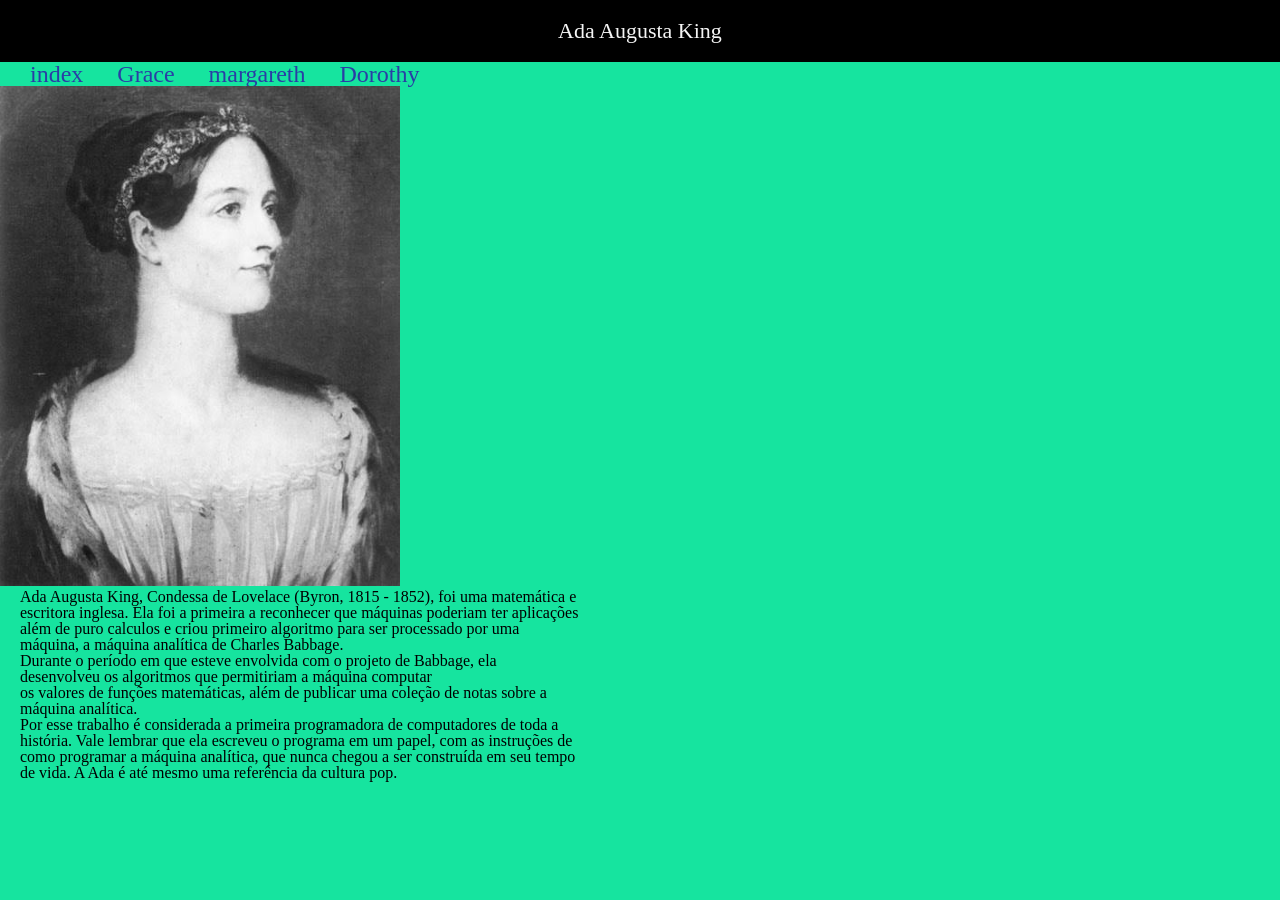
==== ada.html @ 7d936f7f "Arquivos sem ia" ====
<!DOCTYPE html>
<html lang="pt-br">
    <head>
        <meta charset="UTF-8">
        <meta name="viewport" content="width=device-width, initial-scale=1.0">
        <link rel="stylesheet" href="reset.css">
        <link rel="stylesheet" href="style.css">
        <title> Ada Augusta King - Ada Lovelace </title>
    </head>

    <body>
        <header class="cabecalho">
            <h1 id="titulo"> Ada Augusta King </h1>
        </header>

            <nav class="menu">
        <ul>
            <li> <a href="index.html"> index </a></li>
            <li> <a href="grace.html"> Grace </a> </li>
            <li> <a href="margareth.html"> margareth </a> </li>
            <li> <a href="dorothy.html"> Dorothy </a></li>
        </ul>
    </nav>

      
        <img src="ada.jpeg" alt="Ada Lovelace" class="imgcentro">
        <p class="texto">Ada Augusta King, Condessa de Lovelace (Byron, 1815 - 1852), foi uma matemática e escritora inglesa. Ela foi a primeira a reconhecer que máquinas poderiam ter aplicações além de puro calculos e criou primeiro algoritmo para ser processado por uma máquina, a máquina analítica de Charles Babbage.</p>

        <p class="texto">Durante o período em que esteve envolvida com o projeto de Babbage, ela desenvolveu os algoritmos que permitiriam a máquina computar <br> os valores de funções matemáticas, além de publicar uma coleção de notas sobre a máquina analítica.</p> 

        <p class="texto">Por esse trabalho é considerada a primeira programadora de computadores de toda a história. Vale lembrar que ela escreveu o programa em um papel, com as instruções de como programar a máquina analítica, que nunca chegou a ser construída em seu tempo de vida. A Ada é até mesmo uma referência da cultura pop. </p>
</html>
---- style.css ----
body { 
    background-color: rgb(22, 228, 159);
    font-size: 16px;
}

.cabecalho{
    background-color: black;
    color: whitesmoke;
    padding-top: 30px;
    padding-bottom: 30px;
    font-size: 22px;
    padding: 20px;
    text-align: center;
    display: flex;
    justify-content: center;
    gap: 30%;
}

#titulo {

}

p {
    
}

.imgcentro{
    height: 500px;
    width: 400px;
}


ul{
    font-size: 16px;
}

li{
    display: inline-block;
   
}

li a{
    font-size: 50px;

}

button{
    font-size: 16px;
    color: rgb(255, 0, 132);
}

footer{
     position: fixed;
     bottom: 0;
     background-color: yellow;
     font-size: 30px;
     width: 100%;
     text-align: center;
}

.menu ul a{
    text-decoration: none;
    color: rgb(42, 61, 165);
    text-align: end;
    margin-left: 30px;
    font-size: 24px;
}

.texto{
    flex: 1;
    align-self: center;
    padding: 0 20px;
    max-width: 70ch;
}
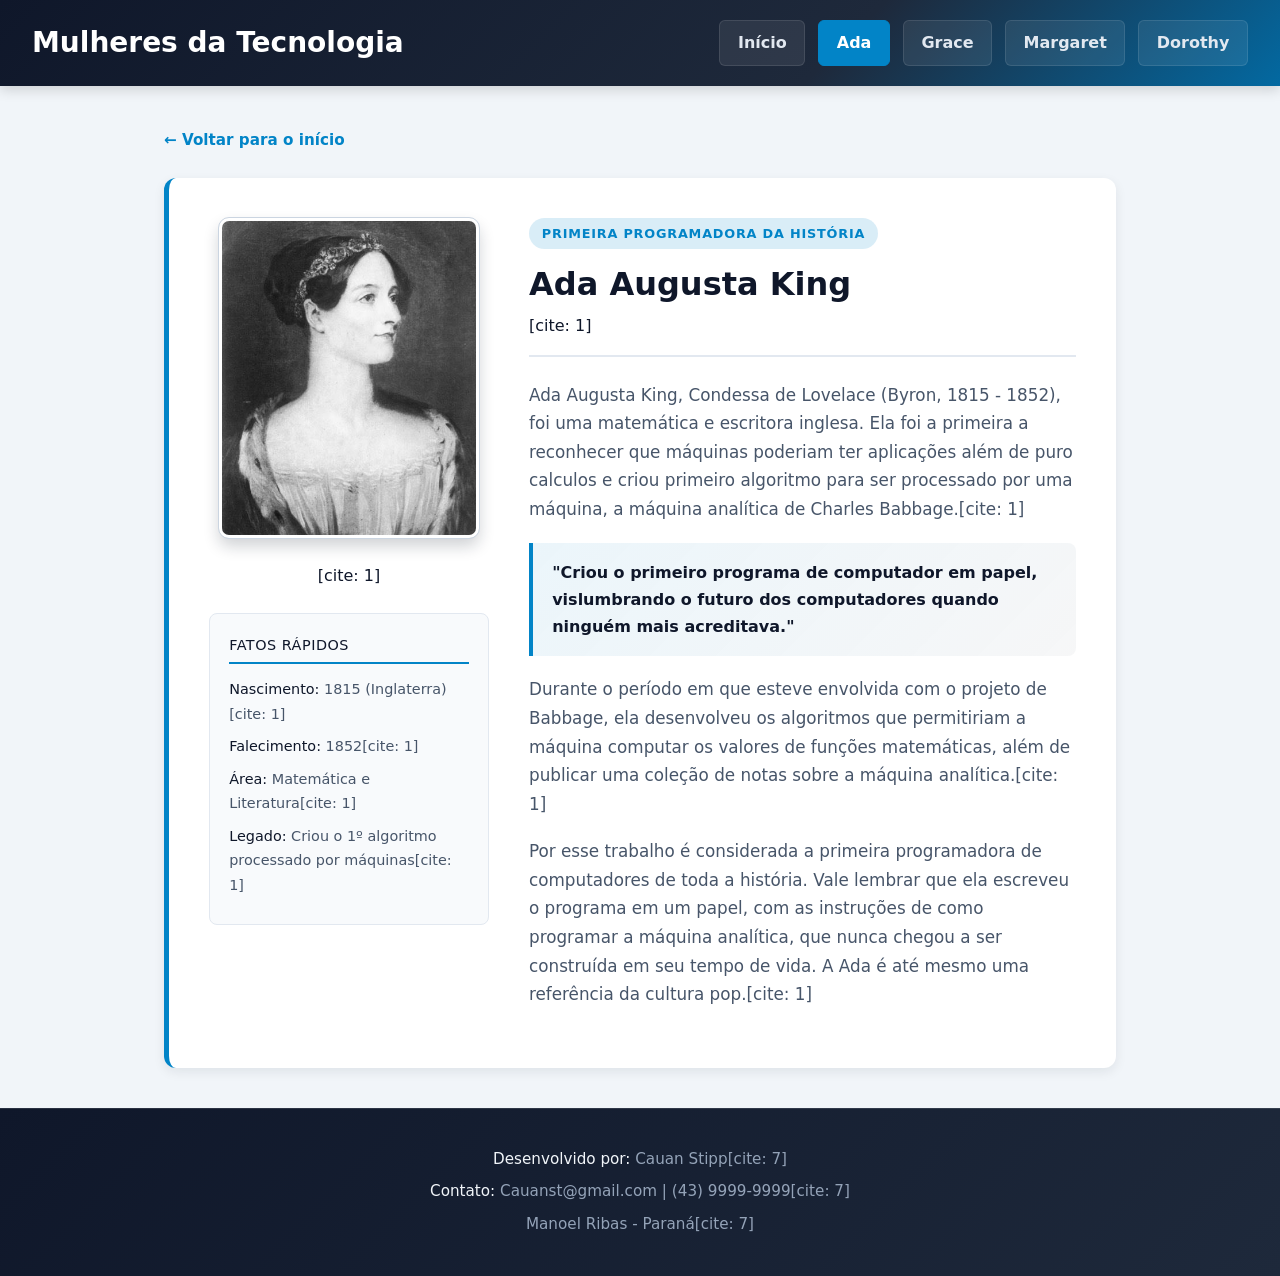
==== commit b8473a28: "versao 01" ====
--- a/ada.html
+++ b/ada.html
@@ -1,32 +1,71 @@
 <!DOCTYPE html>
 <html lang="pt-br">
-    <head>
-        <meta charset="UTF-8">
-        <meta name="viewport" content="width=device-width, initial-scale=1.0">
-        <link rel="stylesheet" href="reset.css">
-        <link rel="stylesheet" href="style.css">
-        <title> Ada Augusta King - Ada Lovelace </title>
-    </head>
+<head>
+    <meta charset="UTF-8">
+    <meta name="viewport" content="width=device-width, initial-scale=1.0">
+    <title>Ada Augusta King - Ada Lovelace</title>
+    <link rel="stylesheet" href="reset.css">
+    <link rel="stylesheet" href="style.css">
+    <script src="script.js" defer></script>
+</head>
+<body>
+    <header class="cabecalho">
+        <h1 id="titulo">Mulheres da Tecnologia</h1>
+        <button class="btn-menu" id="btn-menu" aria-label="Abrir Menu" aria-expanded="false">
+            <span class="hamburguer"></span>
+        </button>
+        <nav class="menu" id="menu">
+            <ul>
+                <li><a href="index.html">Início</a></li>
+                <li><a href="ada.html">Ada</a></li>
+                <li><a href="grace.html">Grace</a></li>
+                <li><a href="margareth.html">Margaret</a></li>
+                <li><a href="dorothy.html">Dorothy</a></li>
+            </ul>
+        </nav>
+    </header>
 
-    <body>
-        <header class="cabecalho">
-            <h1 id="titulo"> Ada Augusta King </h1>
-        </header>
+    <main class="conteudo-principal">
+        <div class="navegacao-voltar">
+            <a href="index.html" class="btn-voltar">&larr; Voltar para o início</a>
+        </div>
 
-            <nav class="menu">
-        <ul>
-            <li> <a href="index.html"> index </a></li>
-            <li> <a href="grace.html"> Grace </a> </li>
-            <li> <a href="margareth.html"> margareth </a> </li>
-            <li> <a href="dorothy.html"> Dorothy </a></li>
-        </ul>
-    </nav>
+        <article class="perfil-conteudo">
+            <div class="perfil-coluna-imagem">
+                <img src="ada.jpeg" alt="Ada Lovelace" class="imgcentro">[cite: 1]
+                <div class="fatos-rapidos">
+                    <h4>Fatos Rápidos</h4>
+                    <ul>
+                        <li><strong>Nascimento:</strong> 1815 (Inglaterra)[cite: 1]</li>
+                        <li><strong>Falecimento:</strong> 1852[cite: 1]</li>
+                        <li><strong>Área:</strong> Matemática e Literatura[cite: 1]</li>
+                        <li><strong>Legado:</strong> Criou o 1º algoritmo processado por máquinas[cite: 1]</li>
+                    </ul>
+                </div>
+            </div>
 
-      
-        <img src="ada.jpeg" alt="Ada Lovelace" class="imgcentro">
-        <p class="texto">Ada Augusta King, Condessa de Lovelace (Byron, 1815 - 1852), foi uma matemática e escritora inglesa. Ela foi a primeira a reconhecer que máquinas poderiam ter aplicações além de puro calculos e criou primeiro algoritmo para ser processado por uma máquina, a máquina analítica de Charles Babbage.</p>
+            <div class="bio">
+                <div class="perfil-cabecalho">
+                    <span class="tag-perfil">Primeira Programadora da História</span>
+                    <h2 class="perfil-titulo">Ada Augusta King</h2>[cite: 1]
+                </div>
 
-        <p class="texto">Durante o período em que esteve envolvida com o projeto de Babbage, ela desenvolveu os algoritmos que permitiriam a máquina computar <br> os valores de funções matemáticas, além de publicar uma coleção de notas sobre a máquina analítica.</p> 
+                <p class="texto">Ada Augusta King, Condessa de Lovelace (Byron, 1815 - 1852), foi uma matemática e escritora inglesa. Ela foi a primeira a reconhecer que máquinas poderiam ter aplicações além de puro calculos e criou primeiro algoritmo para ser processado por uma máquina, a máquina analítica de Charles Babbage.[cite: 1]</p>
+                
+                <div class="destaque-bio">
+                    "Criou o primeiro programa de computador em papel, vislumbrando o futuro dos computadores quando ninguém mais acreditava."
+                </div>
 
-        <p class="texto">Por esse trabalho é considerada a primeira programadora de computadores de toda a história. Vale lembrar que ela escreveu o programa em um papel, com as instruções de como programar a máquina analítica, que nunca chegou a ser construída em seu tempo de vida. A Ada é até mesmo uma referência da cultura pop. </p>
+                <p class="texto">Durante o período em que esteve envolvida com o projeto de Babbage, ela desenvolveu os algoritmos que permitiriam a máquina computar os valores de funções matemáticas, além de publicar uma coleção de notas sobre a máquina analítica.[cite: 1]</p>
+                <p class="texto">Por esse trabalho é considerada a primeira programadora de computadores de toda a história. Vale lembrar que ela escreveu o programa em um papel, com as instruções de como programar a máquina analítica, que nunca chegou a ser construída em seu tempo de vida. A Ada é até mesmo uma referência da cultura pop.[cite: 1]</p>
+            </div>
+        </article>
+    </main>
+
+    <footer>
+        <p><b>Desenvolvido por:</b> <i>Cauan Stipp</i>[cite: 7]</p>
+        <p><b>Contato:</b> <i>Cauanst@gmail.com | (43) 9999-9999</i>[cite: 7]</p>
+        <p><i>Manoel Ribas - Paraná</i>[cite: 7]</p>
+    </footer>
+</body>
 </html>
--- a/style.css
+++ b/style.css
@@ -1,74 +1,456 @@
-body { 
-    background-color: rgb(22, 228, 159);
-    font-size: 16px;
-}
-
-.cabecalho{
-    background-color: black;
-    color: whitesmoke;
-    padding-top: 30px;
-    padding-bottom: 30px;
-    font-size: 22px;
-    padding: 20px;
+:root {
+    /* Paleta Tech / Dark Slate */
+    --cor-primaria: #0f172a;
+    --cor-secundaria: #1e293b;
+    --cor-destaque: #0284c7;
+    --cor-destaque-hover: #0369a1;
+    --cor-fundo: #f1f5f9;
+    --cor-card: #ffffff;
+    --cor-texto: #0f172a;
+    --cor-texto-suave: #475569;
+    
+    /* Gradientes e Sombras */
+    --gradiente-cabecalho: linear-gradient(135deg, #0f172a 0%, #1e293b 65%, #0369a1 100%);
+    --gradiente-rodape: linear-gradient(135deg, #0f172a 0%, #1e293b 100%);
+    --sombra-card: 0 4px 12px rgba(15, 23, 42, 0.08);
+    --sombra-imagem: 0 8px 16px rgba(15, 23, 42, 0.2);
+    
+    --fonte: 'Segoe UI', system-ui, -apple-system, sans-serif;
+}
+
+* {
+    box-sizing: border-box;
+}
+
+body {
+    font-family: var(--fonte);
+    background-color: var(--cor-fundo);
+    color: var(--cor-texto);
+    margin: 0;
+    padding: 0;
+    line-height: 1.7;
+    display: flex;
+    flex-direction: column;
+    min-height: 100vh;
+}
+
+/* --- Cabeçalho --- */
+.cabecalho {
+    background: var(--gradiente-cabecalho);
+    color: #ffffff;
+    padding: 1.2rem 2rem;
+    display: flex;
+    justify-content: space-between;
+    align-items: center;
+    position: relative;
+    box-shadow: 0 4px 12px rgba(0, 0, 0, 0.15);
+}
+
+#titulo {
+    margin: 0;
+    font-size: 1.75rem;
+    font-weight: 800;
+    color: #ffffff;
+}
+
+/* --- Menu de Navegação --- */
+.menu ul {
+    list-style: none;
+    display: flex;
+    gap: 0.8rem;
+    margin: 0;
+    padding: 0;
+}
+
+.menu a {
+    color: #e2e8f0;
+    text-decoration: none;
+    font-weight: 600;
+    padding: 0.5rem 1.1rem;
+    border-radius: 6px;
+    background-color: rgba(255, 255, 255, 0.08);
+    transition: all 0.2s ease-in-out;
+    border: 1px solid rgba(255, 255, 255, 0.1);
+    display: inline-block;
+}
+
+.menu a:hover,
+.menu a.ativo {
+    color: #ffffff;
+    background-color: var(--cor-destaque);
+    border-color: var(--cor-destaque);
+}
+
+/* --- Botão Hambúrguer Mobile --- */
+.btn-menu {
+    display: none;
+    background: none;
+    border: none;
+    cursor: pointer;
+    padding: 0.5rem;
+    z-index: 20;
+}
+
+.hamburguer {
+    display: block;
+    width: 28px;
+    height: 3px;
+    background: #ffffff;
+    position: relative;
+    transition: background 0.3s ease;
+}
+
+.hamburguer::before,
+.hamburguer::after {
+    content: '';
+    display: block;
+    width: 28px;
+    height: 3px;
+    background: #ffffff;
+    position: absolute;
+    transition: transform 0.3s ease, top 0.3s ease;
+}
+
+.hamburguer::before { top: -8px; }
+.hamburguer::after { top: 8px; }
+
+.btn-menu.ativo .hamburguer {
+    background: transparent;
+}
+
+.btn-menu.ativo .hamburguer::before {
+    top: 0;
+    transform: rotate(45deg);
+}
+
+.btn-menu.ativo .hamburguer::after {
+    top: 0;
+    transform: rotate(-45deg);
+}
+
+/* --- Conteúdo Principal --- */
+.conteudo-principal {
+    flex: 1;
+    max-width: 1000px;
+    width: 100%;
+    margin: 2.5rem auto;
+    padding: 0 1.5rem;
+}
+
+/* --- Hero Section (Página Inicial) --- */
+.hero {
+    background: var(--cor-card);
+    padding: 3rem 2rem;
+    border-radius: 12px;
+    box-shadow: var(--sombra-card);
     text-align: center;
-    display: flex;
-    justify-content: center;
-    gap: 30%;
-}
-
-#titulo {
-
-}
-
-p {
-    
-}
-
-.imgcentro{
-    height: 500px;
-    width: 400px;
-}
-
-
-ul{
-    font-size: 16px;
-}
-
-li{
+    border-top: 4px solid var(--cor-destaque);
+    margin-bottom: 2.5rem;
+}
+
+.hero-tag {
     display: inline-block;
-   
-}
-
-li a{
-    font-size: 50px;
-
-}
-
-button{
-    font-size: 16px;
-    color: rgb(255, 0, 132);
-}
-
-footer{
-     position: fixed;
-     bottom: 0;
-     background-color: yellow;
-     font-size: 30px;
-     width: 100%;
-     text-align: center;
-}
-
-.menu ul a{
+    background-color: rgba(2, 132, 199, 0.1);
+    color: var(--cor-destaque);
+    font-weight: 700;
+    font-size: 0.85rem;
+    text-transform: uppercase;
+    letter-spacing: 1px;
+    padding: 0.3rem 0.8rem;
+    border-radius: 20px;
+    margin-bottom: 0.8rem;
+}
+
+.hero h2 {
+    color: var(--cor-primaria);
+    font-size: 2rem;
+    margin: 0.5rem 0 1rem 0;
+    font-weight: 800;
+}
+
+/* --- Grid de Cards (Página Inicial) --- */
+.cards-grid {
+    display: grid;
+    grid-template-columns: repeat(auto-fit, minmax(220px, 1fr));
+    gap: 1.5rem;
+}
+
+.card {
+    background: var(--cor-card);
+    border-radius: 10px;
+    box-shadow: var(--sombra-card);
+    overflow: hidden;
+    display: flex;
+    flex-direction: column;
+    border: 1px solid #cbd5e1;
+    transition: transform 0.2s ease, box-shadow 0.2s ease;
+}
+
+.card:hover {
+    transform: translateY(-5px);
+    box-shadow: 0 12px 24px rgba(15, 23, 42, 0.15);
+}
+
+.card-img {
+    width: 100%;
+    height: 200px;
+    object-fit: cover;
+    border-bottom: 3px solid var(--cor-destaque);
+}
+
+.card-body {
+    padding: 1.2rem;
+    display: flex;
+    flex-direction: column;
+    flex: 1;
+}
+
+.card-categoria {
+    font-size: 0.75rem;
+    font-weight: 700;
+    color: var(--cor-destaque);
+    text-transform: uppercase;
+    margin-bottom: 0.4rem;
+}
+
+.card-body h3 {
+    margin: 0 0 0.5rem 0;
+    font-size: 1.25rem;
+    color: var(--cor-primaria);
+}
+
+.card-body p {
+    font-size: 0.95rem;
+    color: var(--cor-texto-suave);
+    margin: 0 0 1.2rem 0;
+    flex: 1;
+}
+
+.btn-card {
+    display: inline-block;
+    text-align: center;
+    background-color: var(--cor-secundaria);
+    color: #ffffff;
     text-decoration: none;
-    color: rgb(42, 61, 165);
-    text-align: end;
-    margin-left: 30px;
-    font-size: 24px;
-}
-
-.texto{
+    padding: 0.6rem 1rem;
+    border-radius: 6px;
+    font-weight: 600;
+    font-size: 0.9rem;
+    transition: background-color 0.2s ease;
+}
+
+.btn-card:hover {
+    background-color: var(--cor-destaque);
+}
+
+/* --- Páginas de Perfil Individual --- */
+.navegacao-voltar {
+    margin-bottom: 1.5rem;
+}
+
+.btn-voltar {
+    display: inline-flex;
+    align-items: center;
+    gap: 0.5rem;
+    color: var(--cor-destaque);
+    text-decoration: none;
+    font-weight: 700;
+    font-size: 0.95rem;
+    transition: transform 0.2s ease;
+}
+
+.btn-voltar:hover {
+    transform: translateX(-4px);
+}
+
+.perfil-conteudo {
+    display: flex;
+    gap: 2.5rem;
+    background: var(--cor-card);
+    padding: 2.5rem;
+    border-radius: 12px;
+    box-shadow: var(--sombra-card);
+    border-left: 5px solid var(--cor-destaque);
+}
+
+.perfil-coluna-imagem {
+    display: flex;
+    flex-direction: column;
+    align-items: center;
+    gap: 1.5rem;
+    width: 280px;
+    flex-shrink: 0;
+}
+
+.imgcentro {
+    width: 100%;
+    max-width: 260px;
+    height: 320px;
+    border-radius: 10px;
+    object-fit: cover;
+    box-shadow: var(--sombra-imagem);
+    border: 3px solid #ffffff;
+    outline: 1px solid #cbd5e1;
+}
+
+/* Painel de Fatos Rápidos */
+.fatos-rapidos {
+    background-color: #f8fafc;
+    border: 1px solid #e2e8f0;
+    border-radius: 8px;
+    padding: 1.2rem;
+    width: 100%;
+}
+
+.fatos-rapidos h4 {
+    margin: 0 0 0.8rem 0;
+    font-size: 0.9rem;
+    color: var(--cor-primaria);
+    text-transform: uppercase;
+    letter-spacing: 0.5px;
+    border-bottom: 2px solid var(--cor-destaque);
+    padding-bottom: 0.3rem;
+}
+
+.fatos-rapidos ul {
+    list-style: none;
+    padding: 0;
+    margin: 0;
+}
+
+.fatos-rapidos li {
+    font-size: 0.9rem;
+    color: var(--cor-texto-suave);
+    margin-bottom: 0.5rem;
+}
+
+.fatos-rapidos li strong {
+    color: var(--cor-primaria);
+}
+
+.bio {
     flex: 1;
-    align-self: center;
-    padding: 0 20px;
-    max-width: 70ch;
+}
+
+.perfil-cabecalho {
+    margin-bottom: 1.5rem;
+    border-bottom: 2px solid #e2e8f0;
+    padding-bottom: 1rem;
+}
+
+.tag-perfil {
+    display: inline-block;
+    background-color: rgba(2, 132, 199, 0.15);
+    color: var(--cor-destaque);
+    font-size: 0.8rem;
+    font-weight: 700;
+    text-transform: uppercase;
+    letter-spacing: 0.8px;
+    padding: 0.3rem 0.8rem;
+    border-radius: 20px;
+    margin-bottom: 0.5rem;
+}
+
+.perfil-titulo {
+    margin: 0;
+    font-size: 2rem;
+    color: var(--cor-primaria);
+    font-weight: 800;
+}
+
+.texto {
+    margin-bottom: 1.2rem;
+    font-size: 1.05rem;
+    color: var(--cor-texto-suave);
+}
+
+.destaque-bio {
+    background: linear-gradient(135deg, rgba(2, 132, 199, 0.08) 0%, rgba(30, 41, 59, 0.04) 100%);
+    border-left: 4px solid var(--cor-destaque);
+    padding: 1rem 1.2rem;
+    margin: 1.2rem 0;
+    border-radius: 0 8px 8px 0;
+    font-weight: 600;
+    color: var(--cor-primaria);
+}
+
+/* --- Rodapé --- */
+footer {
+    background: var(--gradiente-rodape);
+    color: #94a3b8;
+    text-align: center;
+    padding: 2rem 1rem;
+    margin-top: auto;
+    border-top: 1px solid rgba(255, 255, 255, 0.1);
+}
+
+footer p {
+    margin: 0.4rem 0;
+    font-size: 0.95rem;
+}
+
+footer b {
+    color: #f1f5f9;
+}
+
+/* --- Adaptabilidade Mobile --- */
+@media (max-width: 768px) {
+    .btn-menu {
+        display: block;
+    }
+
+    .menu {
+        display: none;
+        width: 100%;
+        position: absolute;
+        top: 100%;
+        left: 0;
+        background: var(--cor-secundaria);
+        padding: 1.5rem 0;
+        box-shadow: 0 8px 16px rgba(0, 0, 0, 0.3);
+        z-index: 10;
+    }
+
+    .menu.ativo {
+        display: block;
+        animation: meumenu 0.3s ease-out forwards;
+    }
+
+    .menu ul {
+        flex-direction: column;
+        align-items: center;
+        gap: 0.8rem;
+    }
+
+    .menu a {
+        width: 80%;
+        text-align: center;
+    }
+
+    .perfil-conteudo {
+        flex-direction: column;
+        align-items: center;
+        padding: 1.5rem;
+        border-left: none;
+        border-top: 5px solid var(--cor-destaque);
+    }
+
+    .perfil-coluna-imagem {
+        width: 100%;
+    }
+
+    .imgcentro {
+        max-width: 100%;
+    }
+}
+
+@keyframes meumenu {
+    from {
+        opacity: 0;
+        transform: translateY(-10px);
+    }
+    to {
+        opacity: 1;
+        transform: translateY(0);
+    }
 }
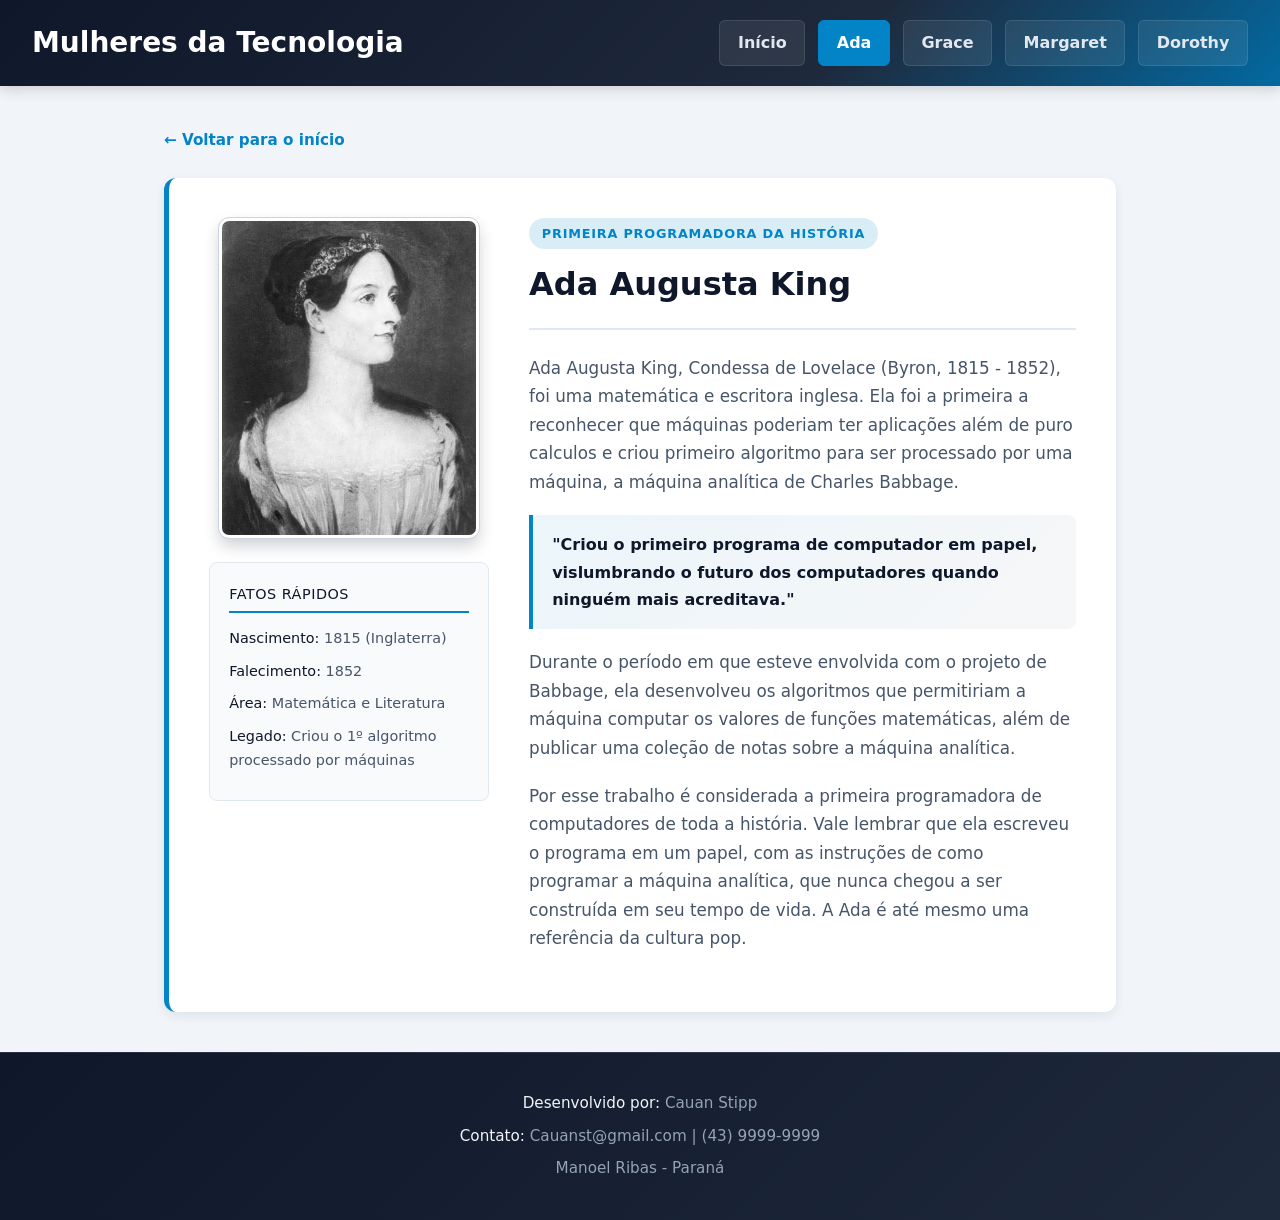
==== commit f5573c70: "versao 02" ====
--- a/ada.html
+++ b/ada.html
@@ -32,14 +32,14 @@
 
         <article class="perfil-conteudo">
             <div class="perfil-coluna-imagem">
-                <img src="ada.jpeg" alt="Ada Lovelace" class="imgcentro">[cite: 1]
+                <img src="ada.jpeg" alt="Ada Lovelace" class="imgcentro">
                 <div class="fatos-rapidos">
                     <h4>Fatos Rápidos</h4>
                     <ul>
-                        <li><strong>Nascimento:</strong> 1815 (Inglaterra)[cite: 1]</li>
-                        <li><strong>Falecimento:</strong> 1852[cite: 1]</li>
-                        <li><strong>Área:</strong> Matemática e Literatura[cite: 1]</li>
-                        <li><strong>Legado:</strong> Criou o 1º algoritmo processado por máquinas[cite: 1]</li>
+                        <li><strong>Nascimento:</strong> 1815 (Inglaterra)</li>
+                        <li><strong>Falecimento:</strong> 1852</li>
+                        <li><strong>Área:</strong> Matemática e Literatura</li>
+                        <li><strong>Legado:</strong> Criou o 1º algoritmo processado por máquinas</li>
                     </ul>
                 </div>
             </div>
@@ -47,25 +47,25 @@
             <div class="bio">
                 <div class="perfil-cabecalho">
                     <span class="tag-perfil">Primeira Programadora da História</span>
-                    <h2 class="perfil-titulo">Ada Augusta King</h2>[cite: 1]
+                    <h2 class="perfil-titulo">Ada Augusta King</h2>
                 </div>
 
-                <p class="texto">Ada Augusta King, Condessa de Lovelace (Byron, 1815 - 1852), foi uma matemática e escritora inglesa. Ela foi a primeira a reconhecer que máquinas poderiam ter aplicações além de puro calculos e criou primeiro algoritmo para ser processado por uma máquina, a máquina analítica de Charles Babbage.[cite: 1]</p>
+                <p class="texto">Ada Augusta King, Condessa de Lovelace (Byron, 1815 - 1852), foi uma matemática e escritora inglesa. Ela foi a primeira a reconhecer que máquinas poderiam ter aplicações além de puro calculos e criou primeiro algoritmo para ser processado por uma máquina, a máquina analítica de Charles Babbage.</p>
                 
                 <div class="destaque-bio">
                     "Criou o primeiro programa de computador em papel, vislumbrando o futuro dos computadores quando ninguém mais acreditava."
                 </div>
 
-                <p class="texto">Durante o período em que esteve envolvida com o projeto de Babbage, ela desenvolveu os algoritmos que permitiriam a máquina computar os valores de funções matemáticas, além de publicar uma coleção de notas sobre a máquina analítica.[cite: 1]</p>
-                <p class="texto">Por esse trabalho é considerada a primeira programadora de computadores de toda a história. Vale lembrar que ela escreveu o programa em um papel, com as instruções de como programar a máquina analítica, que nunca chegou a ser construída em seu tempo de vida. A Ada é até mesmo uma referência da cultura pop.[cite: 1]</p>
+                <p class="texto">Durante o período em que esteve envolvida com o projeto de Babbage, ela desenvolveu os algoritmos que permitiriam a máquina computar os valores de funções matemáticas, além de publicar uma coleção de notas sobre a máquina analítica.</p>
+                <p class="texto">Por esse trabalho é considerada a primeira programadora de computadores de toda a história. Vale lembrar que ela escreveu o programa em um papel, com as instruções de como programar a máquina analítica, que nunca chegou a ser construída em seu tempo de vida. A Ada é até mesmo uma referência da cultura pop.</p>
             </div>
         </article>
     </main>
 
     <footer>
-        <p><b>Desenvolvido por:</b> <i>Cauan Stipp</i>[cite: 7]</p>
-        <p><b>Contato:</b> <i>Cauanst@gmail.com | (43) 9999-9999</i>[cite: 7]</p>
-        <p><i>Manoel Ribas - Paraná</i>[cite: 7]</p>
+        <p><b>Desenvolvido por:</b> <i>Cauan Stipp</i></p>
+        <p><b>Contato:</b> <i>Cauanst@gmail.com | (43) 9999-9999</i></p>
+        <p><i>Manoel Ribas - Paraná</i></p>
     </footer>
 </body>
 </html>
